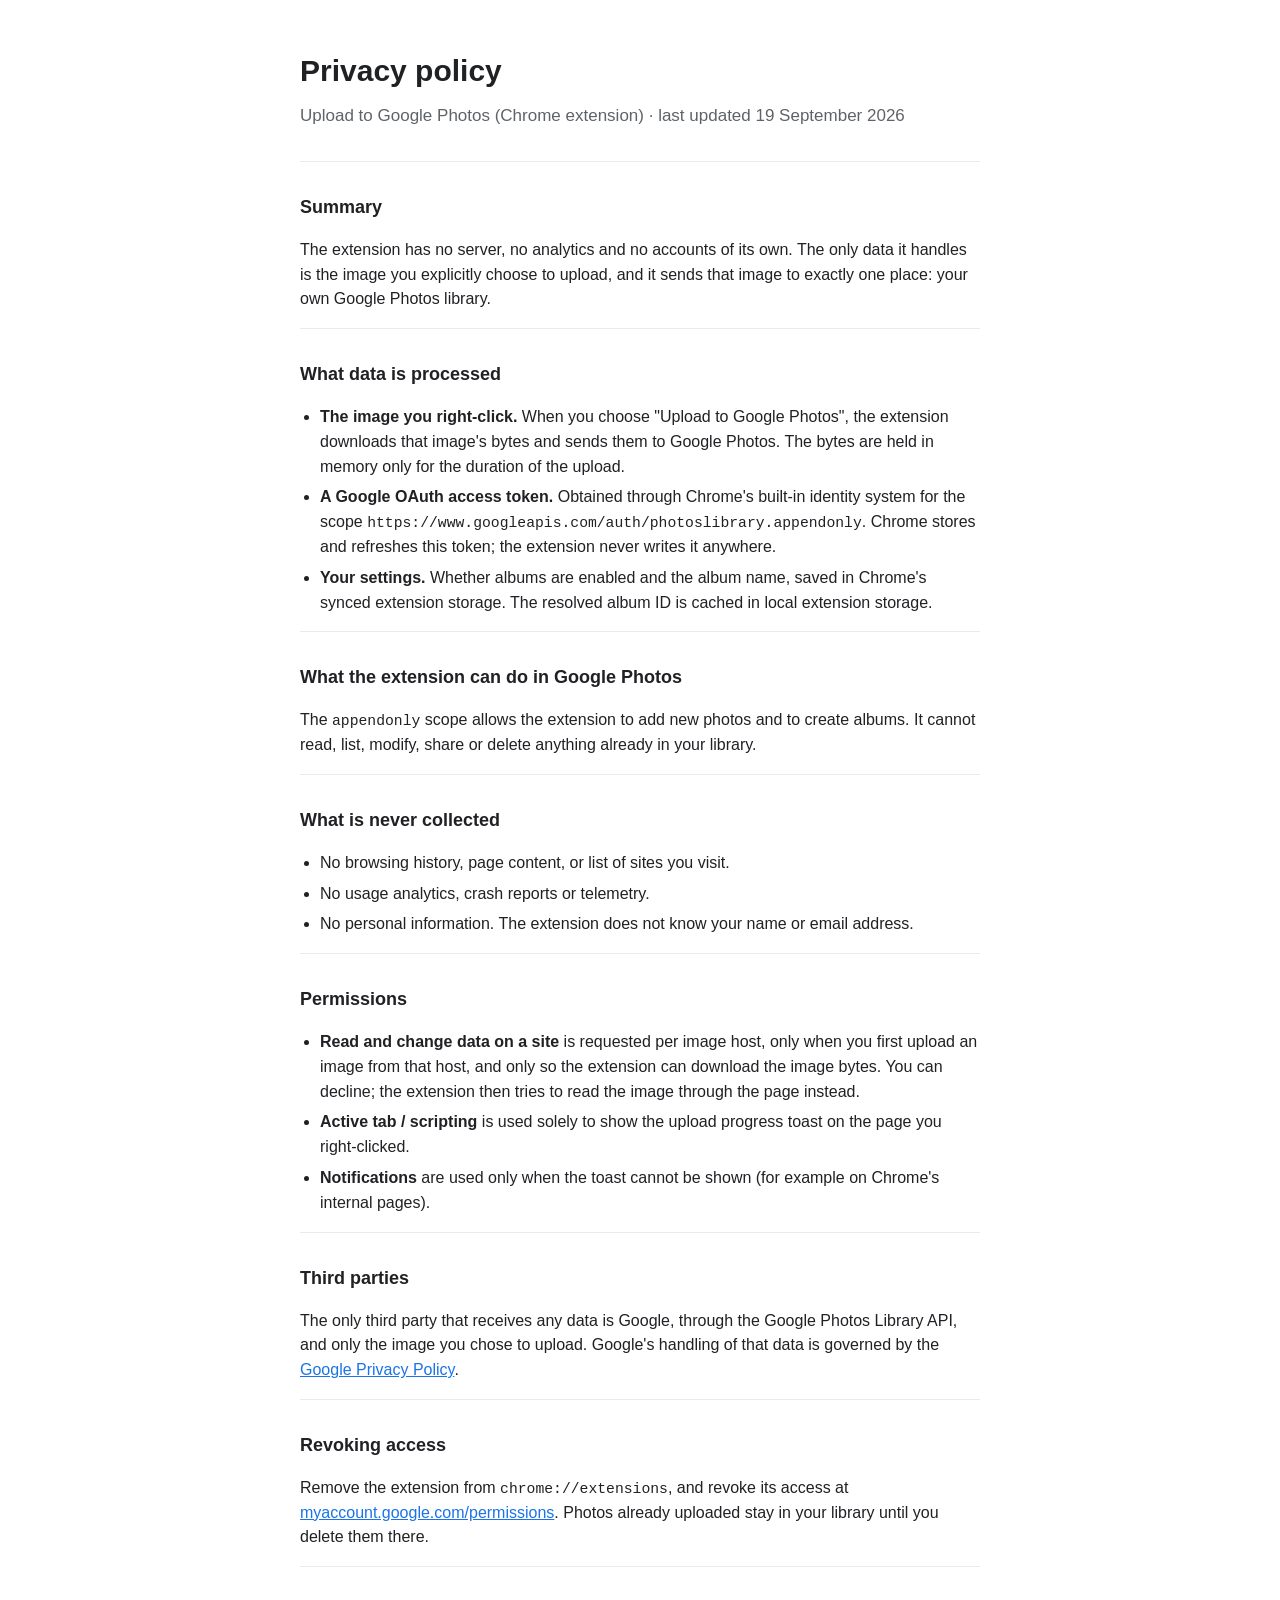
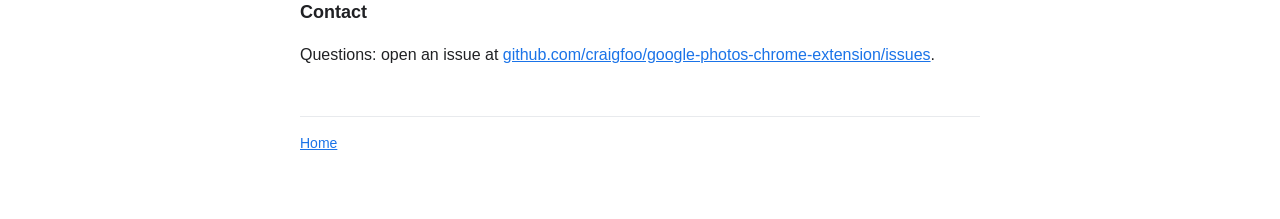
==== docs/privacy.html @ 200eed38 "Prepare for Chrome Web Store: optional host permissions, packager, docs site - Image hosts move from" ====
<!DOCTYPE html>
<html lang="en">
<head>
  <meta charset="utf-8">
  <meta name="viewport" content="width=device-width, initial-scale=1">
  <title>Privacy policy – Upload to Google Photos</title>
  <link rel="stylesheet" href="site.css">
</head>
<body>
  <main>
    <header>
      <h1>Privacy policy</h1>
      <p class="tagline">Upload to Google Photos (Chrome extension) · last updated 19 September 2026</p>
    </header>

    <section>
      <h2>Summary</h2>
      <p>
        The extension has no server, no analytics and no accounts of its own.
        The only data it handles is the image you explicitly choose to upload,
        and it sends that image to exactly one place: your own Google Photos
        library.
      </p>
    </section>

    <section>
      <h2>What data is processed</h2>
      <ul>
        <li><strong>The image you right-click.</strong> When you choose "Upload to Google Photos", the extension downloads that image's bytes and sends them to Google Photos. The bytes are held in memory only for the duration of the upload.</li>
        <li><strong>A Google OAuth access token.</strong> Obtained through Chrome's built-in identity system for the scope <code>https://www.googleapis.com/auth/photoslibrary.appendonly</code>. Chrome stores and refreshes this token; the extension never writes it anywhere.</li>
        <li><strong>Your settings.</strong> Whether albums are enabled and the album name, saved in Chrome's synced extension storage. The resolved album ID is cached in local extension storage.</li>
      </ul>
    </section>

    <section>
      <h2>What the extension can do in Google Photos</h2>
      <p>
        The <code>appendonly</code> scope allows the extension to add new
        photos and to create albums. It cannot read, list, modify, share or
        delete anything already in your library.
      </p>
    </section>

    <section>
      <h2>What is never collected</h2>
      <ul>
        <li>No browsing history, page content, or list of sites you visit.</li>
        <li>No usage analytics, crash reports or telemetry.</li>
        <li>No personal information. The extension does not know your name or email address.</li>
      </ul>
    </section>

    <section>
      <h2>Permissions</h2>
      <ul>
        <li><strong>Read and change data on a site</strong> is requested per image host, only when you first upload an image from that host, and only so the extension can download the image bytes. You can decline; the extension then tries to read the image through the page instead.</li>
        <li><strong>Active tab / scripting</strong> is used solely to show the upload progress toast on the page you right-clicked.</li>
        <li><strong>Notifications</strong> are used only when the toast cannot be shown (for example on Chrome's internal pages).</li>
      </ul>
    </section>

    <section>
      <h2>Third parties</h2>
      <p>
        The only third party that receives any data is Google, through the
        Google Photos Library API, and only the image you chose to upload.
        Google's handling of that data is governed by the
        <a href="https://policies.google.com/privacy">Google Privacy Policy</a>.
      </p>
    </section>

    <section>
      <h2>Revoking access</h2>
      <p>
        Remove the extension from <code>chrome://extensions</code>, and revoke
        its access at
        <a href="https://myaccount.google.com/permissions">myaccount.google.com/permissions</a>.
        Photos already uploaded stay in your library until you delete them there.
      </p>
    </section>

    <section>
      <h2>Contact</h2>
      <p>
        Questions: open an issue at
        <a href="https://github.com/craigfoo/google-photos-chrome-extension/issues">github.com/craigfoo/google-photos-chrome-extension/issues</a>.
      </p>
    </section>

    <footer>
      <a href="index.html">Home</a>
    </footer>
  </main>
</body>
</html>
---- docs/site.css ----
:root {
  color-scheme: light dark;
  --bg: #ffffff;
  --fg: #202124;
  --muted: #5f6368;
  --accent: #1a73e8;
  --rule: #e8eaed;
}
@media (prefers-color-scheme: dark) {
  :root { --bg: #202124; --fg: #e8eaed; --muted: #9aa0a6; --accent: #8ab4f8; --rule: #3c4043; }
}
body {
  margin: 0;
  background: var(--bg);
  color: var(--fg);
  font-family: -apple-system, BlinkMacSystemFont, "Segoe UI", Roboto, "Helvetica Neue", Arial, sans-serif;
  font-size: 16px;
  line-height: 1.55;
}
main { max-width: 680px; margin: 0 auto; padding: 48px 20px 64px; }
header { margin-bottom: 32px; }
header img { border-radius: 14px; display: block; margin-bottom: 16px; }
h1 { font-size: 30px; margin: 0 0 8px; }
h2 { font-size: 18px; margin: 32px 0 8px; }
.tagline { color: var(--muted); margin: 0; font-size: 17px; }
section { border-top: 1px solid var(--rule); }
ul { padding-left: 20px; }
li { margin: 6px 0; }
code { font-family: ui-monospace, SFMono-Regular, Menlo, Consolas, monospace; font-size: 0.92em; }
a { color: var(--accent); }
footer { margin-top: 48px; padding-top: 16px; border-top: 1px solid var(--rule); font-size: 14px; }
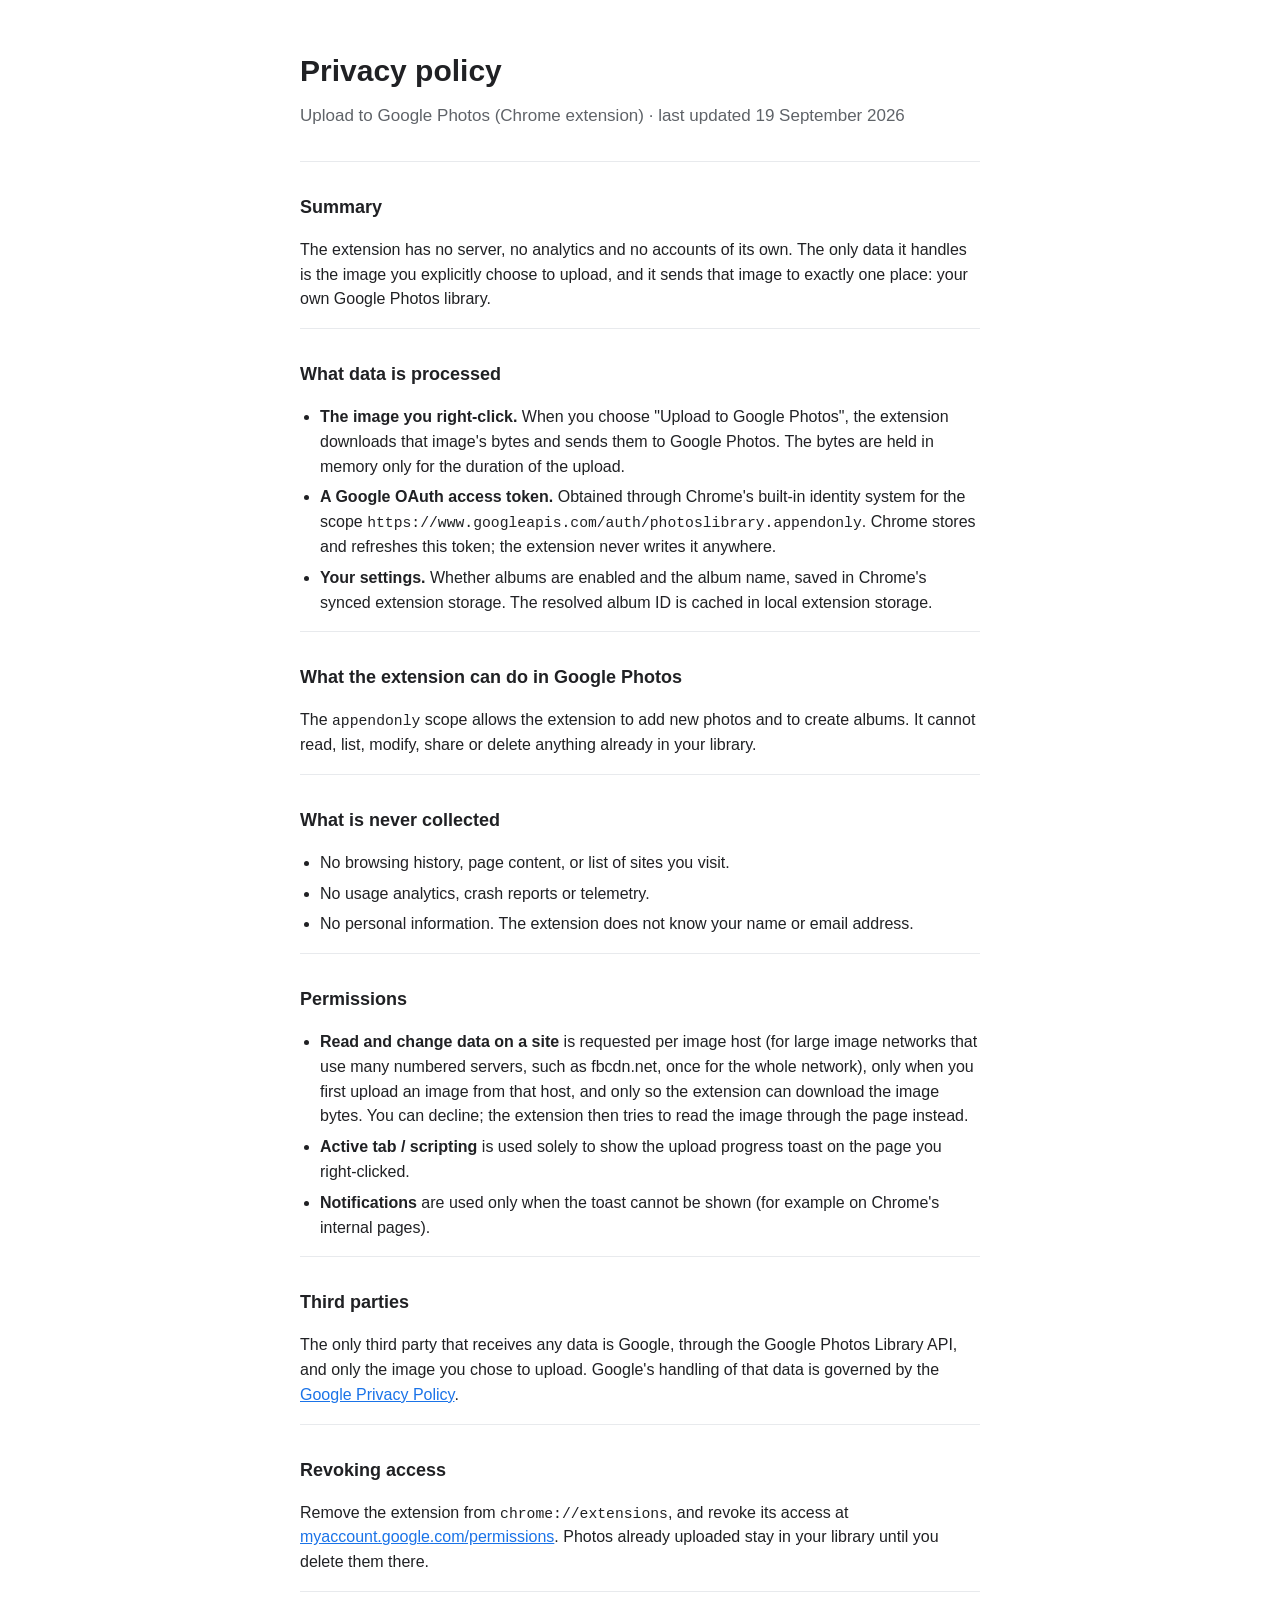
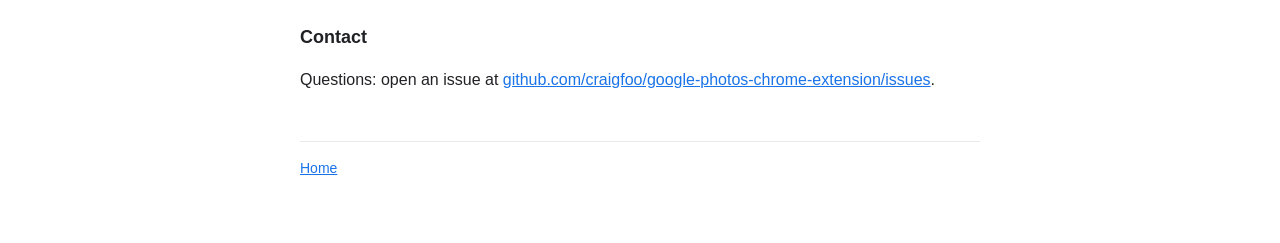
==== commit 5b0c1735: "1.2.1: one permission prompt per image CDN, not per server Facebook, Instagram, Google and others se" ====
--- a/docs/privacy.html
+++ b/docs/privacy.html
@@ -53,7 +53,7 @@
     <section>
       <h2>Permissions</h2>
       <ul>
-        <li><strong>Read and change data on a site</strong> is requested per image host, only when you first upload an image from that host, and only so the extension can download the image bytes. You can decline; the extension then tries to read the image through the page instead.</li>
+        <li><strong>Read and change data on a site</strong> is requested per image host (for large image networks that use many numbered servers, such as fbcdn.net, once for the whole network), only when you first upload an image from that host, and only so the extension can download the image bytes. You can decline; the extension then tries to read the image through the page instead.</li>
         <li><strong>Active tab / scripting</strong> is used solely to show the upload progress toast on the page you right-clicked.</li>
         <li><strong>Notifications</strong> are used only when the toast cannot be shown (for example on Chrome's internal pages).</li>
       </ul>
--- a/docs/site.css
+++ b/docs/site.css
@@ -29,3 +29,9 @@
 code { font-family: ui-monospace, SFMono-Regular, Menlo, Consolas, monospace; font-size: 0.92em; }
 a { color: var(--accent); }
 footer { margin-top: 48px; padding-top: 16px; border-top: 1px solid var(--rule); font-size: 14px; }
+ul.badges { list-style: none; padding-left: 0; }
+ul.badges li { display: flex; align-items: center; gap: 12px; }
+.badge { display: inline-block; min-width: 26px; height: 22px; padding: 0 6px; border-radius: 5px; color: #fff; font-weight: 700; font-size: 14px; line-height: 22px; text-align: center; }
+.badge.uploading { background: #1a73e8; }
+.badge.success { background: #188038; }
+.badge.failure { background: #d93025; }
